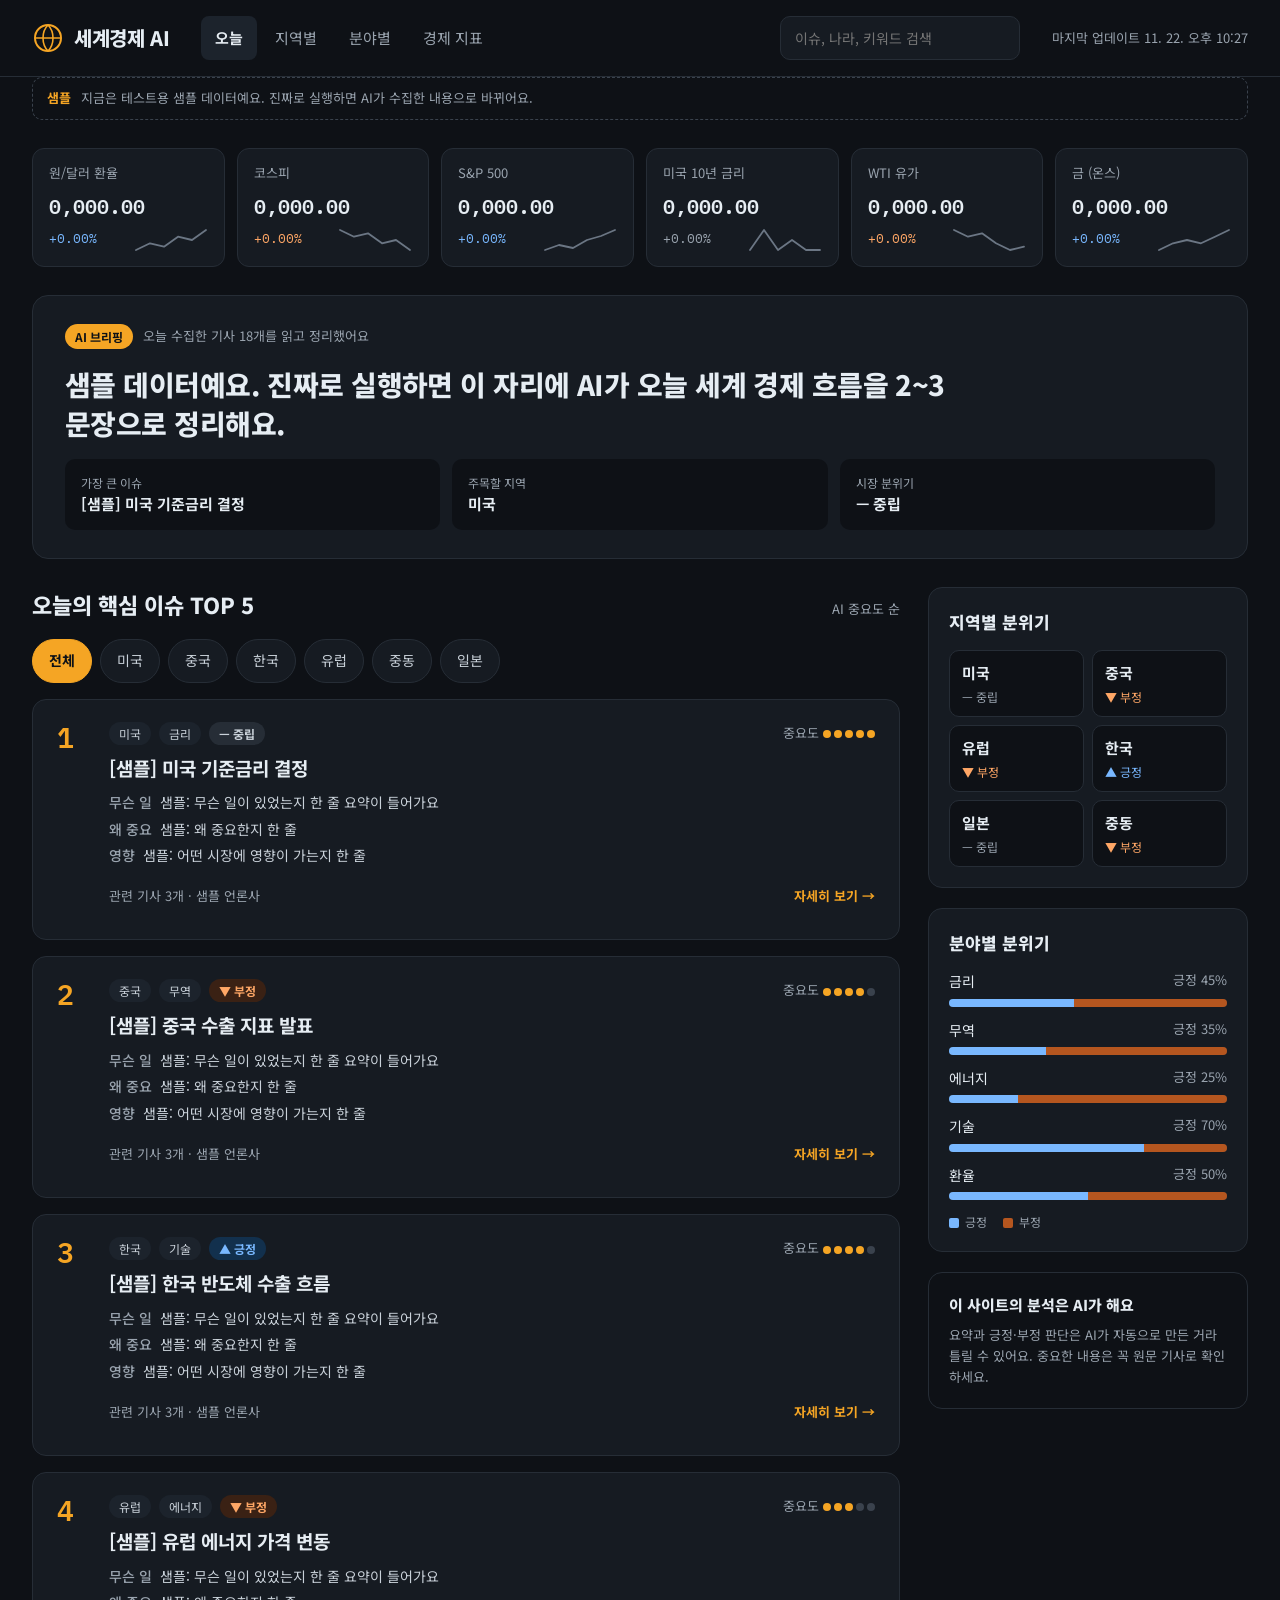
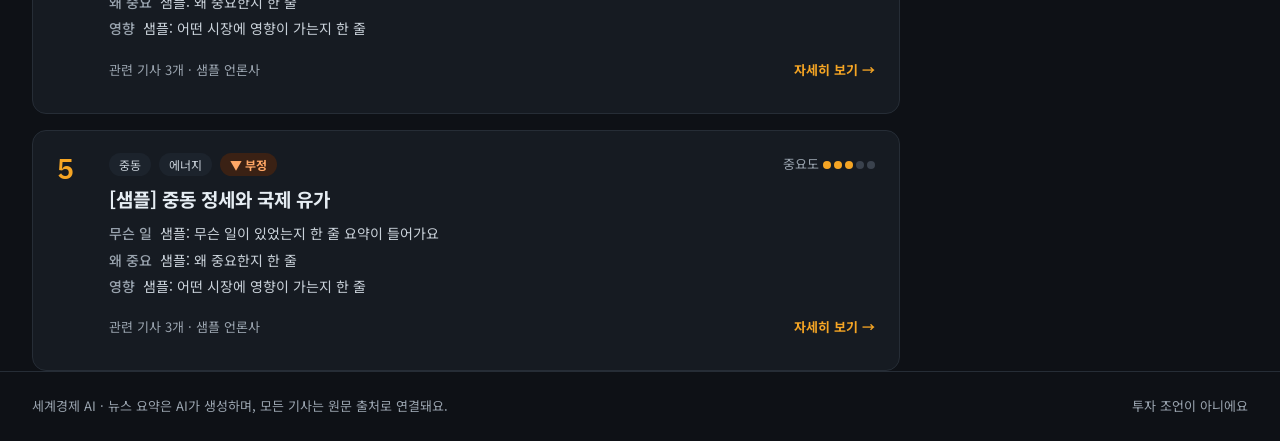
==== site/index.html @ 6884eb8d "Add files via upload" ====
<!doctype html>
<html lang="ko">
<head>
<meta charset="utf-8">
<meta name="viewport" content="width=device-width, initial-scale=1">
<title>세계경제 AI — 오늘의 세계 경제</title>
<meta name="description" content="AI가 매일 세계 경제 뉴스를 읽고 정리하는 대시보드">
<link rel="preconnect" href="https://fonts.googleapis.com">
<link href="https://fonts.googleapis.com/css2?family=Noto+Sans+KR:wght@400;500;700;800&family=IBM+Plex+Mono:wght@500;600&display=swap" rel="stylesheet">
<link rel="stylesheet" href="style.css">
</head>
<body>
<header class="top">
  <div class="wrap">
    <a href="index.html" class="logo">
      <svg width="32" height="32" viewBox="0 0 32 32" fill="none" aria-hidden="true"><circle cx="16" cy="16" r="13" stroke="#F5A524" stroke-width="2"/><path d="M3 16h26M16 3c4 4 5 8.5 5 13s-1 9-5 13M16 3c-4 4-5 8.5-5 13s1 9 5 13" stroke="#F5A524" stroke-width="1.6"/></svg>
      세계경제 AI
    </a>
    <nav class="menu" aria-label="주요 메뉴">
      <a href="index.html" aria-current="page">오늘</a>
      <a href="#regions-h">지역별</a>
      <a href="#sectors-h">분야별</a>
      <a href="#tickers">경제 지표</a>
    </nav>
    <div class="spacer"></div>
    <label for="q" class="sr">이슈 검색</label>
    <input id="q" type="search" placeholder="이슈, 나라, 키워드 검색">
    <span class="updated" data-updated></span>
  </div>
</header>

<main class="wrap" id="app">
  <div class="notice" data-sample hidden><b>샘플</b><span>지금은 테스트용 샘플 데이터예요. 진짜로 실행하면 AI가 수집한 내용으로 바뀌어요.</span></div>

  <section id="tickers" class="tickers" aria-label="주요 경제 지표"></section>

  <section class="box brief" aria-labelledby="brief-h">
    <div style="display:flex;align-items:center;gap:10px;flex-wrap:wrap">
      <span class="badge">AI 브리핑</span><span class="small" id="brief-count"></span>
    </div>
    <h1 id="brief-h"></h1>
    <div class="facts">
      <div class="fact"><span>가장 큰 이슈</span><b id="brief-top"></b></div>
      <div class="fact"><span>주목할 지역</span><b id="brief-region"></b></div>
      <div class="fact"><span>시장 분위기</span><b id="brief-mood"></b></div>
    </div>
  </section>

  <div class="columns">
    <section class="main-col" aria-labelledby="top-h">
      <div class="section-head"><h2 id="top-h">오늘의 핵심 이슈 TOP 5</h2><span class="small">AI 중요도 순</span></div>
      <div class="chips" id="chips" role="group" aria-label="지역 필터"></div>
      <div id="issues" style="display:flex;flex-direction:column;gap:16px"></div>
    </section>

    <aside class="side-col">
      <section class="box" aria-labelledby="regions-h">
        <h2 id="regions-h">지역별 분위기</h2>
        <div class="region-grid" id="regions"></div>
      </section>
      <section class="box" aria-labelledby="sectors-h">
        <h2 id="sectors-h">분야별 분위기</h2>
        <div id="sectors"></div>
        <div class="legend"><span class="lp">긍정</span><span class="ln">부정</span></div>
      </section>
      <section class="disclaimer" aria-labelledby="ai-h">
        <h2 id="ai-h">이 사이트의 분석은 AI가 해요</h2>
        <p style="margin:0">요약과 긍정·부정 판단은 AI가 자동으로 만든 거라 틀릴 수 있어요. 중요한 내용은 꼭 원문 기사로 확인하세요.</p>
      </section>
    </aside>
  </div>
</main>

<footer><div class="wrap">
  <span>세계경제 AI · 뉴스 요약은 AI가 생성하며, 모든 기사는 원문 출처로 연결돼요.</span>
  <span>투자 조언이 아니에요</span>
</div></footer>

<script src="app.js"></script>
<script>initHome();</script>
</body>
</html>
---- site/style.css ----
/* 세계경제 AI — 어두운 대시보드 디자인 (첫 번째 시안) */
:root {
  --bg: #0E1116;
  --surface: #161B22;
  --chip: #1C232C;
  --line: #262D36;
  --line-strong: #3A424D;
  --text: #E6EDF3;
  --text-2: #C9D1D9;
  --muted: #9AA4AF;
  --accent: #F5A524;
  --pos: #79B8FF;
  --pos-bg: #12304D;
  --neg: #FFA766;
  --neg-bg: #3A2114;
}
* { box-sizing: border-box; }
body {
  margin: 0; background: var(--bg); color: var(--text);
  font-family: 'Noto Sans KR', system-ui, sans-serif; font-size: 15px; line-height: 1.6;
}
a { color: var(--accent); }
a:hover { color: #FFC861; }
.mono { font-family: 'IBM Plex Mono', ui-monospace, monospace; }
.sr { position: absolute; width: 1px; height: 1px; overflow: hidden; clip: rect(0 0 0 0); white-space: nowrap; }
.wrap { max-width: 1280px; margin: 0 auto; padding: 0 32px; }
@media (max-width: 640px) { .wrap { padding: 0 16px; } }

/* 머리글 */
header.top { border-bottom: 1px solid var(--line); }
header.top .wrap { padding-top: 16px; padding-bottom: 16px; display: flex; flex-wrap: wrap; align-items: center; gap: 16px 32px; }
.logo { display: flex; align-items: center; gap: 10px; color: var(--text); text-decoration: none; font-weight: 800; font-size: 20px; letter-spacing: -0.02em; }
nav.menu { display: flex; flex-wrap: wrap; gap: 4px; }
nav.menu a { padding: 10px 14px; border-radius: 8px; color: var(--muted); text-decoration: none; }
nav.menu a[aria-current="page"] { background: var(--chip); color: var(--text); font-weight: 700; }
.spacer { flex: 1 1 120px; }
.updated { font-size: 13px; color: var(--muted); }
input[type="search"] {
  width: 240px; max-width: 100%; height: 44px; padding: 0 14px; border-radius: 10px;
  border: 1px solid var(--line); background: var(--surface); color: var(--text); font: inherit; font-size: 14px;
}

main { padding-top: 28px; padding-bottom: 56px; display: flex; flex-direction: column; gap: 28px; }
.notice { display: flex; gap: 10px; padding: 10px 14px; border: 1px dashed var(--line-strong); border-radius: 10px; color: var(--muted); font-size: 13px; }
.notice b { color: var(--accent); white-space: nowrap; }

/* 지표 */
.tickers { display: grid; grid-template-columns: repeat(auto-fit, minmax(150px, 1fr)); gap: 12px; }
.ticker { background: var(--surface); border: 1px solid var(--line); border-radius: 12px; padding: 14px 16px; display: flex; flex-direction: column; gap: 6px; }
.ticker .name { font-size: 13px; color: var(--muted); }
.ticker .value { font-size: 20px; font-weight: 600; }
.ticker .row { display: flex; align-items: center; justify-content: space-between; gap: 8px; font-size: 13px; }
.up { color: var(--pos); } .down { color: var(--neg); } .flat { color: var(--muted); }

/* 공통 상자 */
.box { background: var(--surface); border: 1px solid var(--line); border-radius: 14px; padding: 20px; }
.badge { font-size: 12px; font-weight: 700; color: var(--bg); background: var(--accent); padding: 3px 10px; border-radius: 999px; }
h1, h2, h3 { margin: 0; }
.brief { border-radius: 16px; padding: 28px 32px; display: flex; flex-direction: column; gap: 16px; }
.brief h1 { font-size: 28px; line-height: 1.4; font-weight: 800; letter-spacing: -0.02em; max-width: 900px; }
.brief .facts { display: grid; grid-template-columns: repeat(auto-fit, minmax(220px, 1fr)); gap: 12px; }
.brief .fact { background: var(--bg); border-radius: 10px; padding: 14px 16px; }
.brief .fact span { display: block; font-size: 12px; color: var(--muted); }
.brief .fact b { font-weight: 700; }

.columns { display: flex; flex-wrap: wrap; gap: 28px; align-items: flex-start; }
.main-col { flex: 999 1 560px; min-width: 0; display: flex; flex-direction: column; gap: 16px; }
.side-col { flex: 1 1 320px; min-width: 0; display: flex; flex-direction: column; gap: 20px; }
.section-head { display: flex; align-items: baseline; justify-content: space-between; gap: 12px; flex-wrap: wrap; }
.section-head h2 { font-size: 22px; font-weight: 800; }
.small { font-size: 13px; color: var(--muted); }

/* 칩 */
.chips { display: flex; flex-wrap: wrap; gap: 8px; }
.chip-btn {
  min-height: 44px; padding: 0 16px; border-radius: 999px; font: inherit; font-size: 14px; cursor: pointer;
  background: var(--surface); color: var(--text-2); border: 1px solid var(--line);
}
.chip-btn[aria-pressed="true"] { background: var(--accent); color: var(--bg); border-color: var(--accent); font-weight: 700; }
.tag { padding: 2px 10px; border-radius: 999px; background: var(--chip); color: var(--text-2); font-size: 12px; }
.impact { padding: 2px 10px; border-radius: 999px; font-weight: 700; font-size: 12px; }
.impact.긍정 { background: var(--pos-bg); color: var(--pos); }
.impact.부정 { background: var(--neg-bg); color: var(--neg); }
.impact.중립 { background: var(--line); color: var(--text-2); }

/* 이슈 카드 */
.issue { background: var(--surface); border: 1px solid var(--line); border-radius: 14px; padding: 22px 24px; display: flex; gap: 20px; }
.issue .rank { font-size: 28px; font-weight: 600; color: var(--accent); width: 32px; flex: none; line-height: 1.1; }
.issue .body { flex: 1; min-width: 0; display: flex; flex-direction: column; gap: 10px; }
.issue .meta { display: flex; flex-wrap: wrap; align-items: center; gap: 8px; font-size: 12px; }
.issue h3 { font-size: 19px; font-weight: 700; line-height: 1.4; }
.issue ul { margin: 0; padding: 0; list-style: none; display: flex; flex-direction: column; gap: 4px; color: var(--text-2); font-size: 14px; }
.issue ul strong { color: var(--muted); font-weight: 500; margin-right: 8px; }
.issue .foot { display: flex; flex-wrap: wrap; align-items: center; gap: 16px; font-size: 13px; color: var(--muted); }
.issue .foot a { font-weight: 700; text-decoration: none; padding: 10px 0; margin-left: auto; }
.dots { display: inline-flex; gap: 3px; vertical-align: middle; }
.dots i { width: 8px; height: 8px; border-radius: 50%; background: var(--line-strong); }
.dots i.on { background: var(--accent); }
.empty { text-align: center; color: var(--muted); padding: 32px; }

/* 사이드 */
.side-col h2 { font-size: 17px; font-weight: 800; margin-bottom: 14px; }
.region-grid { display: grid; grid-template-columns: repeat(2, minmax(0, 1fr)); gap: 8px; }
.region-btn {
  text-align: left; min-height: 64px; padding: 10px 12px; border-radius: 10px; border: 1px solid var(--line);
  background: var(--bg); color: var(--text); font: inherit; cursor: pointer; display: flex; flex-direction: column; gap: 2px;
}
.region-btn small { font-size: 12px; }
.bar { display: flex; height: 8px; border-radius: 999px; overflow: hidden; background: var(--line); }
.bar .p { background: var(--pos); } .bar .n { background: #B5561F; }
.sector { display: flex; flex-direction: column; gap: 6px; margin-bottom: 12px; }
.sector .label { display: flex; justify-content: space-between; font-size: 14px; }
.legend { display: flex; gap: 16px; font-size: 12px; color: var(--muted); }
.legend span::before { content: ""; display: inline-block; width: 10px; height: 10px; border-radius: 2px; margin-right: 6px; vertical-align: -1px; }
.legend .lp::before { background: var(--pos); } .legend .ln::before { background: #B5561F; }
.disclaimer { border: 1px solid var(--line); border-radius: 14px; padding: 20px; font-size: 13px; color: var(--muted); }
.disclaimer h2 { font-size: 15px; color: var(--text); margin-bottom: 8px; }

footer { border-top: 1px solid var(--line); }
footer .wrap { padding-top: 24px; padding-bottom: 24px; display: flex; flex-wrap: wrap; justify-content: space-between; gap: 12px; font-size: 13px; color: var(--muted); }

/* 상세 페이지 */
.back { align-self: flex-start; text-decoration: none; font-size: 14px; padding: 10px 0; }
.detail-title { font-size: 34px; line-height: 1.3; font-weight: 800; letter-spacing: -0.02em; }
.toggle { display: flex; background: var(--bg); border: 1px solid var(--line); border-radius: 999px; padding: 3px; }
.toggle button { min-height: 40px; padding: 0 14px; border-radius: 999px; border: 0; font: inherit; font-size: 13px; cursor: pointer; background: transparent; color: var(--text-2); }
.toggle button[aria-pressed="true"] { background: var(--accent); color: var(--bg); font-weight: 700; }
.summary ol { margin: 0; padding-left: 20px; display: flex; flex-direction: column; gap: 8px; color: var(--text-2); }
.effects { display: grid; grid-template-columns: repeat(auto-fit, minmax(200px, 1fr)); gap: 12px; }
.effect { display: flex; flex-direction: column; gap: 6px; }
.effect .dir { font-size: 18px; font-weight: 800; }
.timeline { margin: 0; padding: 0; list-style: none; }
.timeline li { display: flex; gap: 16px; }
.timeline .rail { display: flex; flex-direction: column; align-items: center; width: 14px; flex: none; }
.timeline .rail i { width: 14px; height: 14px; border-radius: 50%; border: 2px solid var(--line-strong); background: var(--bg); }
.timeline li:first-child .rail i { background: var(--accent); border-color: var(--accent); }
.timeline .rail span { flex: 1; width: 2px; background: var(--line); }
.timeline .item { padding-bottom: 22px; display: flex; flex-direction: column; gap: 4px; min-width: 0; }
.src-list { margin: 0; padding: 0; list-style: none; }
.src-list a { display: flex; justify-content: space-between; gap: 12px; padding: 10px 0; border-bottom: 1px solid var(--line); text-decoration: none; color: var(--text); }
.src-list a span:last-child { color: var(--muted); font-size: 13px; flex: none; }
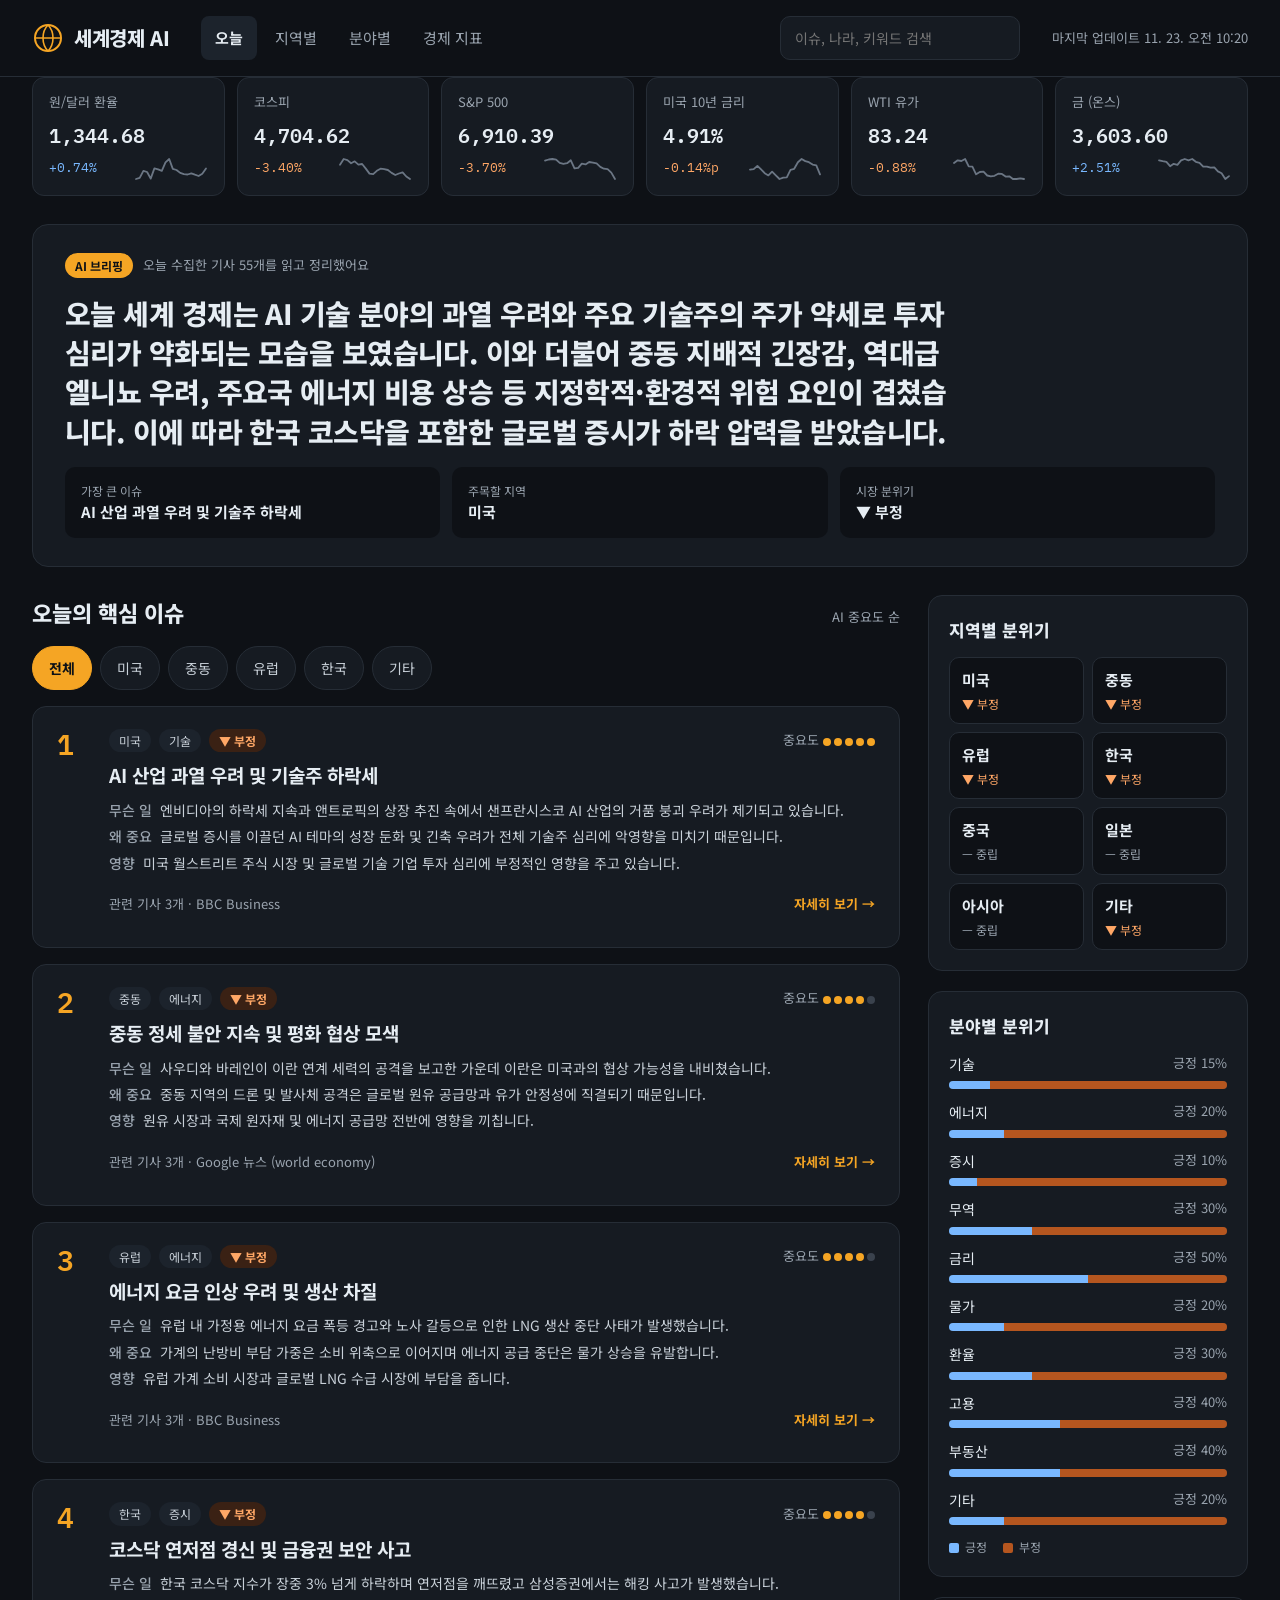
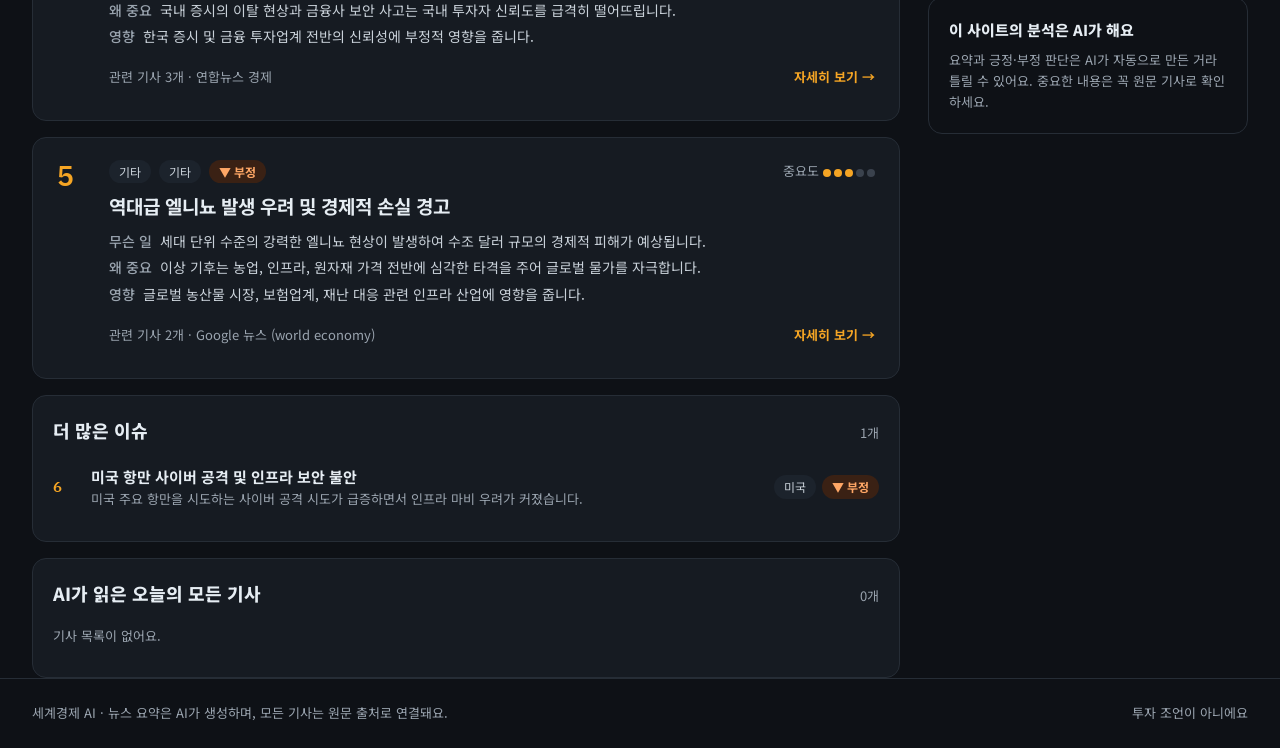
==== commit fea7e02a: "Add files via upload" ====
--- a/site/index.html
+++ b/site/index.html
@@ -23,6 +23,7 @@
       <a href="#tickers">경제 지표</a>
     </nav>
     <div class="spacer"></div>
+    <div class="datenav" data-datenav hidden></div>
     <label for="q" class="sr">이슈 검색</label>
     <input id="q" type="search" placeholder="이슈, 나라, 키워드 검색">
     <span class="updated" data-updated></span>
@@ -30,6 +31,7 @@
 </header>
 
 <main class="wrap" id="app">
+  <div class="notice past" data-past hidden><b>지난 기록</b><span></span><a href="index.html">최신으로 가기 →</a></div>
   <div class="notice" data-sample hidden><b>샘플</b><span>지금은 테스트용 샘플 데이터예요. 진짜로 실행하면 AI가 수집한 내용으로 바뀌어요.</span></div>
 
   <section id="tickers" class="tickers" aria-label="주요 경제 지표"></section>
@@ -48,9 +50,23 @@
 
   <div class="columns">
     <section class="main-col" aria-labelledby="top-h">
-      <div class="section-head"><h2 id="top-h">오늘의 핵심 이슈 TOP 5</h2><span class="small">AI 중요도 순</span></div>
+      <div class="section-head"><h2 id="top-h">오늘의 핵심 이슈</h2><span class="small">AI 중요도 순</span></div>
       <div class="chips" id="chips" role="group" aria-label="지역 필터"></div>
       <div id="issues" style="display:flex;flex-direction:column;gap:16px"></div>
+
+      <div id="more-wrap" class="box" hidden>
+        <div class="section-head" style="margin-bottom:8px"><h2 style="font-size:18px">더 많은 이슈</h2><span class="small" id="more-count"></span></div>
+        <ul class="more-list" id="more"></ul>
+      </div>
+
+      <section class="box" aria-labelledby="all-h">
+        <div class="section-head" style="margin-bottom:8px">
+          <h2 id="all-h" style="font-size:18px">AI가 읽은 오늘의 모든 기사</h2>
+          <span class="small" id="all-count"></span>
+        </div>
+        <ul class="src-list" id="all"></ul>
+        <button type="button" class="chip-btn" id="all-more" style="margin-top:14px" hidden>기사 더 보기</button>
+      </section>
     </section>
 
     <aside class="side-col">
--- a/site/style.css
+++ b/site/style.css
@@ -15,6 +15,7 @@
   --neg-bg: #3A2114;
 }
 * { box-sizing: border-box; }
+[hidden] { display: none !important; }
 body {
   margin: 0; background: var(--bg); color: var(--text);
   font-family: 'Noto Sans KR', system-ui, sans-serif; font-size: 15px; line-height: 1.6;
@@ -139,3 +140,27 @@
 .src-list { margin: 0; padding: 0; list-style: none; }
 .src-list a { display: flex; justify-content: space-between; gap: 12px; padding: 10px 0; border-bottom: 1px solid var(--line); text-decoration: none; color: var(--text); }
 .src-list a span:last-child { color: var(--muted); font-size: 13px; flex: none; }
+
+/* 더 많은 이슈 목록 */
+.more-list { margin: 0; padding: 0; list-style: none; }
+.more-list a { display: flex; gap: 14px; align-items: center; padding: 12px 0; border-bottom: 1px solid var(--line); color: var(--text); text-decoration: none; }
+.more-list li:last-child a { border-bottom: 0; }
+.more-list .rank-s { color: var(--accent); width: 24px; flex: none; font-weight: 600; }
+.more-list .t { flex: 1; min-width: 0; font-weight: 700; }
+.more-list .t small { display: block; font-weight: 400; color: var(--muted); font-size: 13px; }
+.more-list .meta-s { display: flex; gap: 6px; flex: none; flex-wrap: wrap; justify-content: flex-end; }
+
+/* 날짜 고르기 */
+.datenav { display: flex; align-items: center; gap: 6px; }
+.datenav[hidden] { display: none; }
+.dn-btn {
+  width: 44px; height: 44px; border-radius: 10px; border: 1px solid var(--line); background: var(--surface);
+  color: var(--text); font: inherit; cursor: pointer;
+}
+.dn-btn:disabled { color: var(--line-strong); cursor: default; }
+.dn-select {
+  height: 44px; padding: 0 12px; border-radius: 10px; border: 1px solid var(--line); background: var(--surface);
+  color: var(--text); font: inherit; font-size: 14px; cursor: pointer;
+}
+.notice.past { border-style: solid; border-color: var(--accent); align-items: center; flex-wrap: wrap; }
+.notice.past a { margin-left: auto; font-weight: 700; text-decoration: none; }
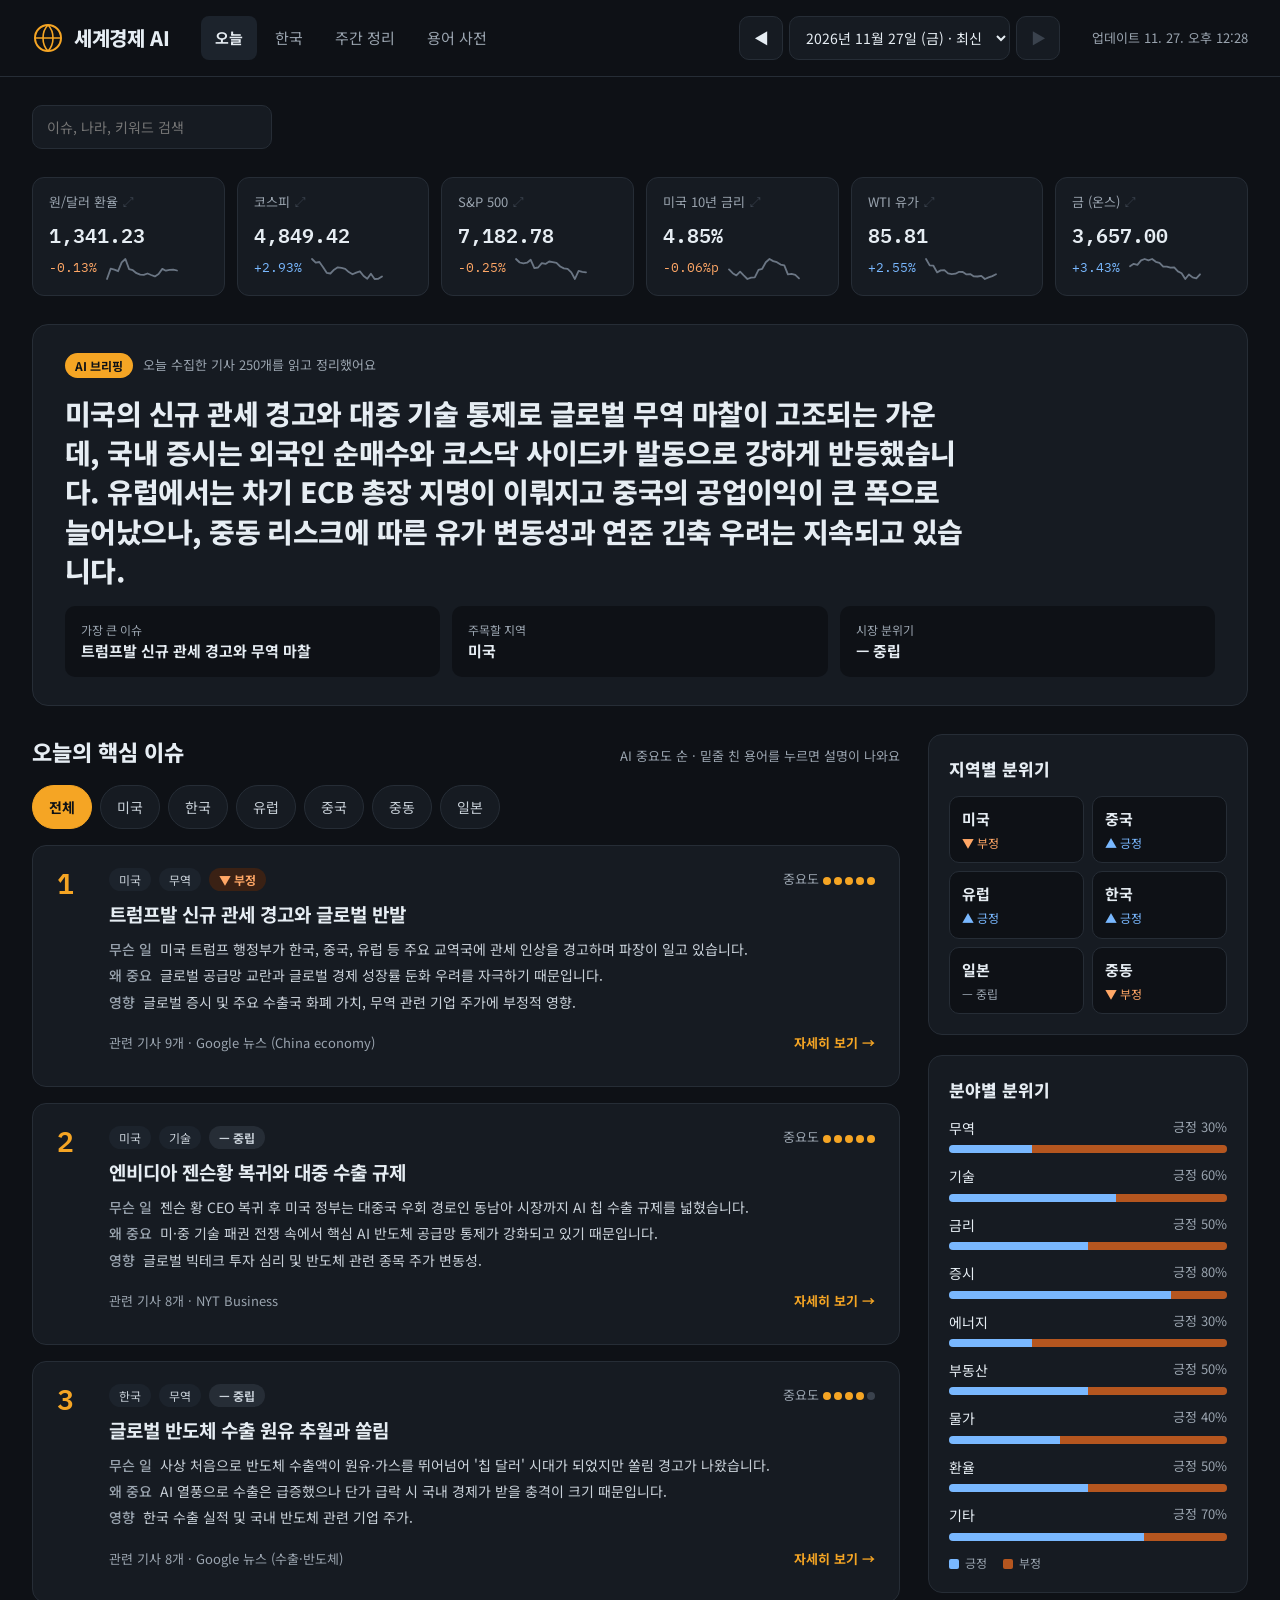
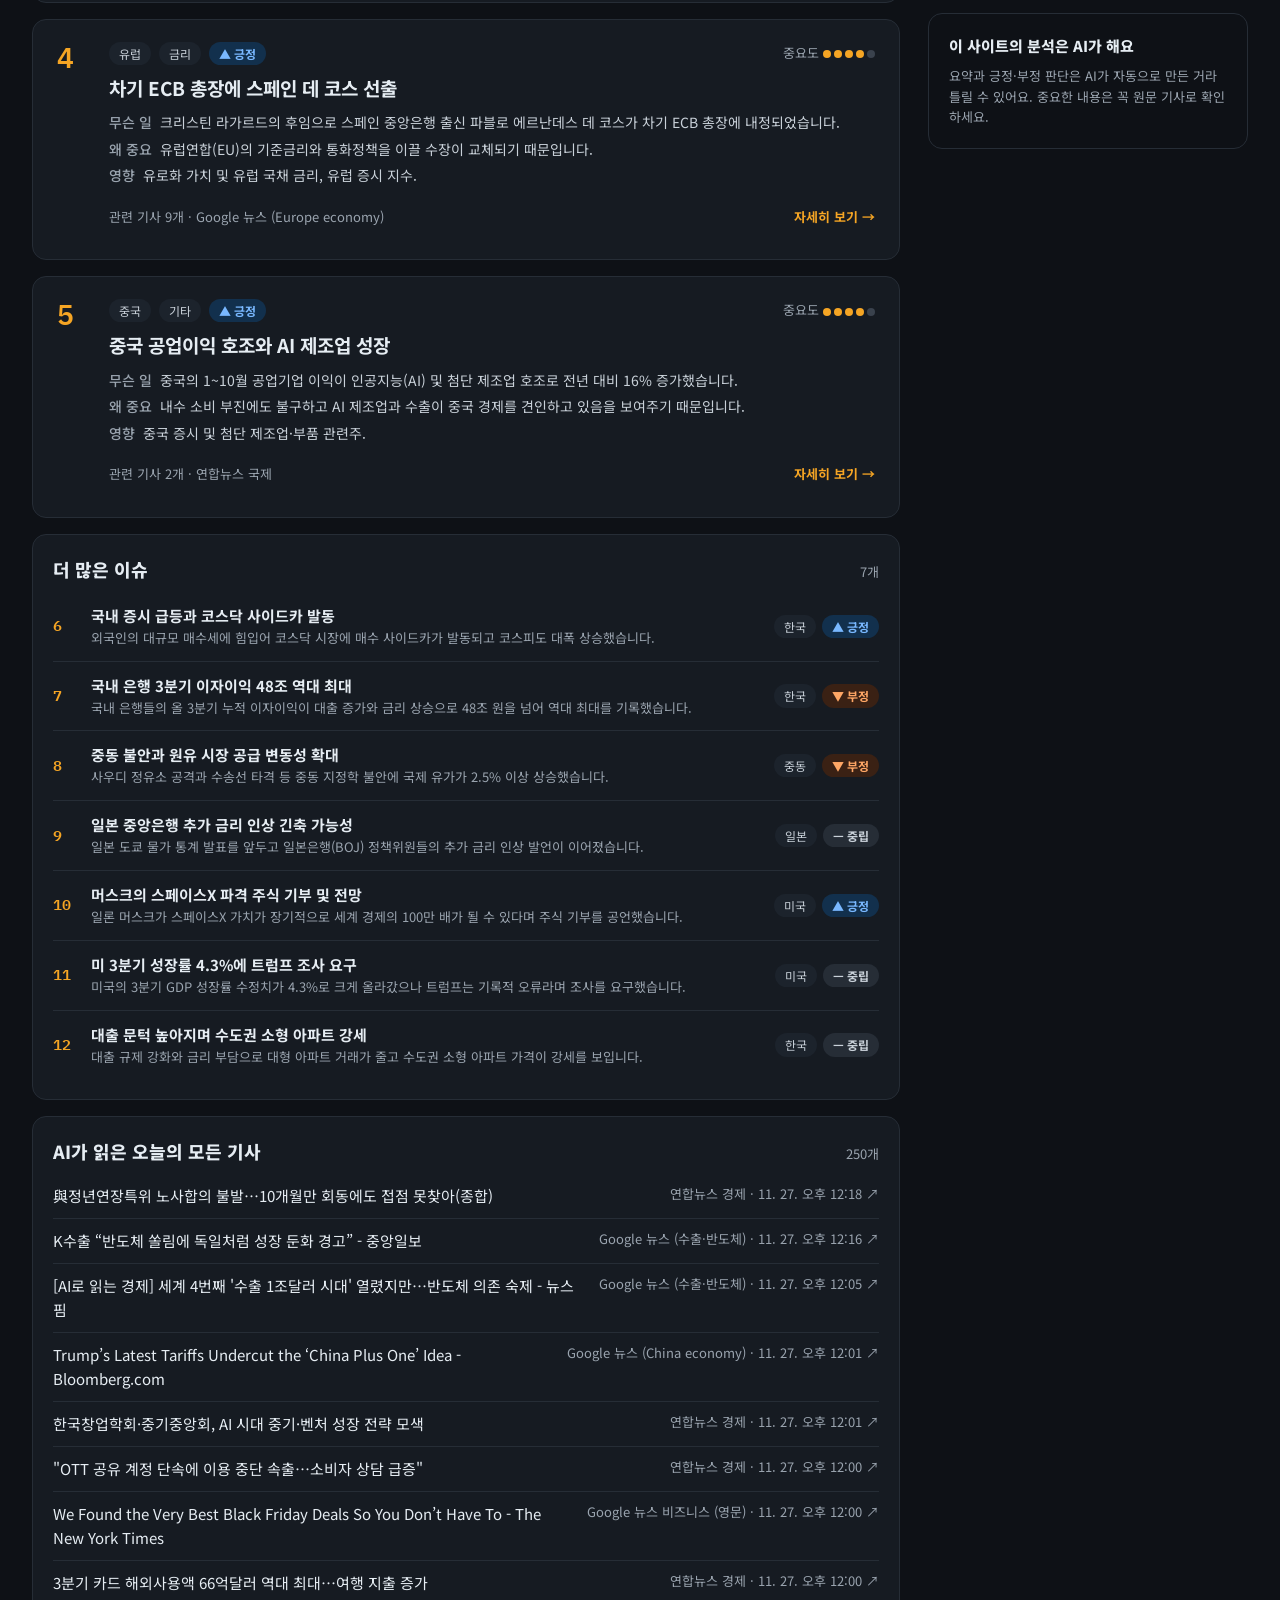
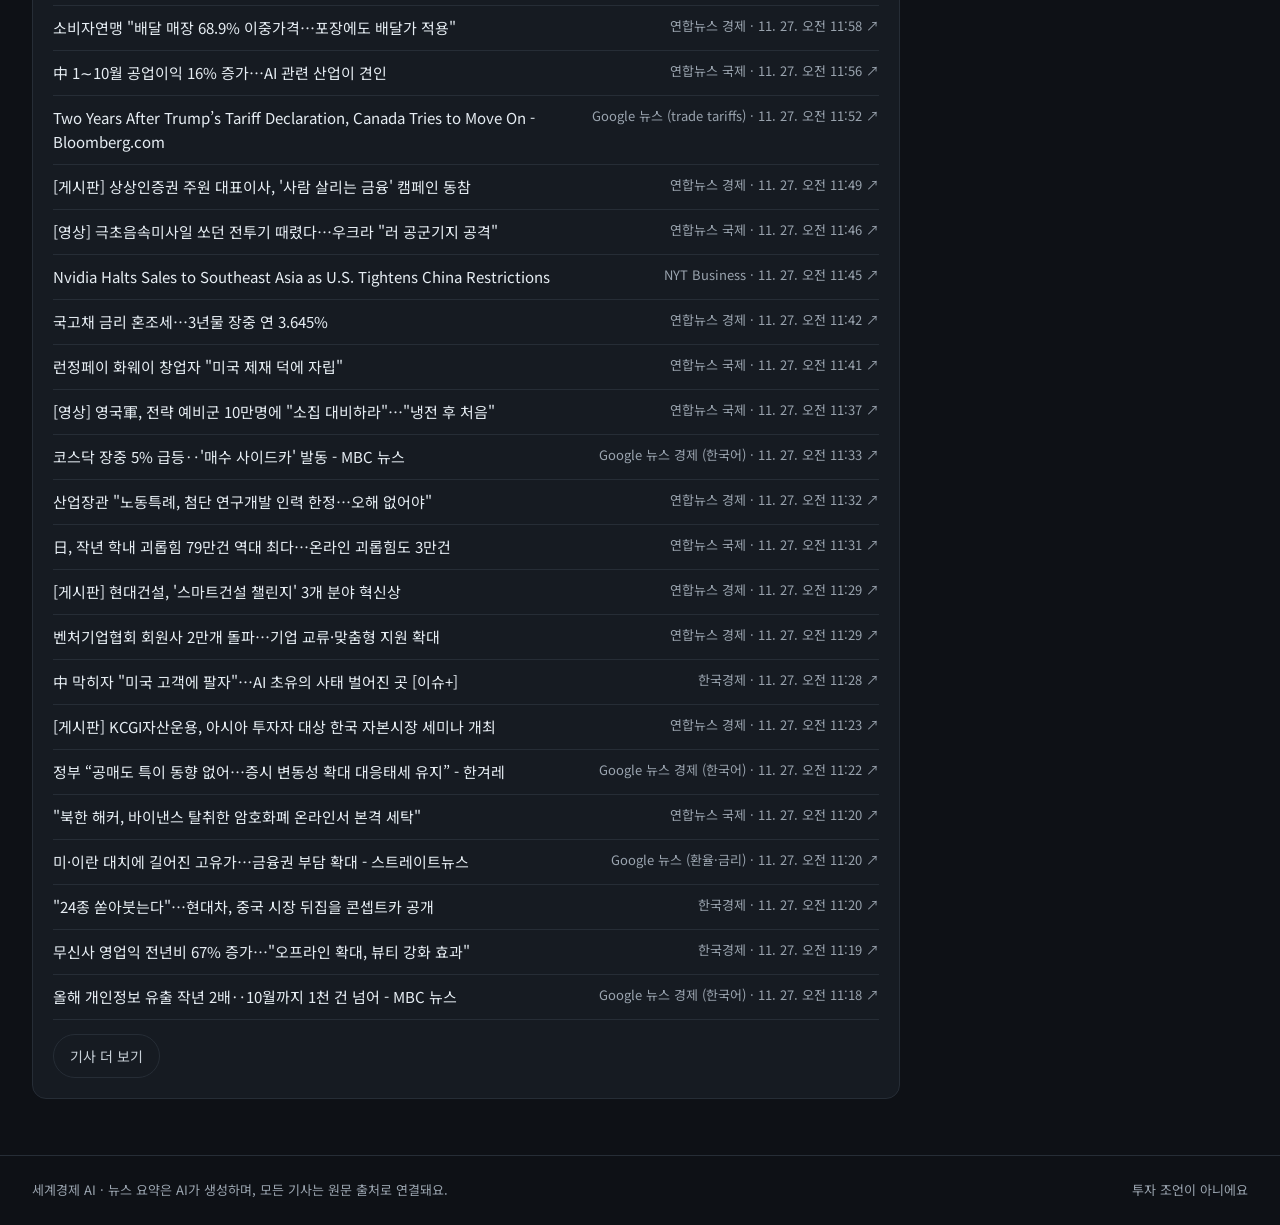
==== commit eacb0f72: "Add files via upload" ====
--- a/site/index.html
+++ b/site/index.html
@@ -2,39 +2,31 @@
 <html lang="ko">
 <head>
 <meta charset="utf-8">
-<meta name="viewport" content="width=device-width, initial-scale=1">
+<meta name="viewport" content="width=device-width, initial-scale=1, viewport-fit=cover">
 <title>세계경제 AI — 오늘의 세계 경제</title>
 <meta name="description" content="AI가 매일 세계 경제 뉴스를 읽고 정리하는 대시보드">
+<meta name="theme-color" content="#0E1116">
+<link rel="manifest" href="manifest.webmanifest">
+<link rel="icon" href="icons/icon-192.png" type="image/png">
+<link rel="apple-touch-icon" href="icons/apple-touch-icon.png">
+<meta name="apple-mobile-web-app-capable" content="yes">
+<meta name="apple-mobile-web-app-title" content="경제 AI">
+<meta name="apple-mobile-web-app-status-bar-style" content="black-translucent">
 <link rel="preconnect" href="https://fonts.googleapis.com">
 <link href="https://fonts.googleapis.com/css2?family=Noto+Sans+KR:wght@400;500;700;800&family=IBM+Plex+Mono:wght@500;600&display=swap" rel="stylesheet">
 <link rel="stylesheet" href="style.css">
 </head>
 <body>
-<header class="top">
-  <div class="wrap">
-    <a href="index.html" class="logo">
-      <svg width="32" height="32" viewBox="0 0 32 32" fill="none" aria-hidden="true"><circle cx="16" cy="16" r="13" stroke="#F5A524" stroke-width="2"/><path d="M3 16h26M16 3c4 4 5 8.5 5 13s-1 9-5 13M16 3c-4 4-5 8.5-5 13s1 9 5 13" stroke="#F5A524" stroke-width="1.6"/></svg>
-      세계경제 AI
-    </a>
-    <nav class="menu" aria-label="주요 메뉴">
-      <a href="index.html" aria-current="page">오늘</a>
-      <a href="#regions-h">지역별</a>
-      <a href="#sectors-h">분야별</a>
-      <a href="#tickers">경제 지표</a>
-    </nav>
-    <div class="spacer"></div>
-    <div class="datenav" data-datenav hidden></div>
-    <label for="q" class="sr">이슈 검색</label>
-    <input id="q" type="search" placeholder="이슈, 나라, 키워드 검색">
-    <span class="updated" data-updated></span>
-  </div>
-</header>
+<header data-page="home"></header>
 
 <main class="wrap" id="app">
   <div class="notice past" data-past hidden><b>지난 기록</b><span></span><a href="index.html">최신으로 가기 →</a></div>
   <div class="notice" data-sample hidden><b>샘플</b><span>지금은 테스트용 샘플 데이터예요. 진짜로 실행하면 AI가 수집한 내용으로 바뀌어요.</span></div>
 
-  <section id="tickers" class="tickers" aria-label="주요 경제 지표"></section>
+  <label for="q" class="sr">이슈 검색</label>
+  <input id="q" type="search" class="search-main" placeholder="이슈, 나라, 키워드 검색">
+
+  <section id="tickers" class="tickers" aria-label="주요 경제 지표 (누르면 큰 그래프)"></section>
 
   <section class="box brief" aria-labelledby="brief-h">
     <div style="display:flex;align-items:center;gap:10px;flex-wrap:wrap">
@@ -48,9 +40,15 @@
     </div>
   </section>
 
+  <section class="box korea-brief" id="korea-brief" aria-labelledby="kb-h" hidden>
+    <div class="section-head"><h2 id="kb-h">한국은 오늘</h2><span data-k-mood></span></div>
+    <p data-k-summary></p>
+    <a href="korea.html" class="more-link">한국 집중 분석 보기 →</a>
+  </section>
+
   <div class="columns">
     <section class="main-col" aria-labelledby="top-h">
-      <div class="section-head"><h2 id="top-h">오늘의 핵심 이슈</h2><span class="small">AI 중요도 순</span></div>
+      <div class="section-head"><h2 id="top-h">오늘의 핵심 이슈</h2><span class="small">AI 중요도 순 · 밑줄 친 용어를 누르면 설명이 나와요</span></div>
       <div class="chips" id="chips" role="group" aria-label="지역 필터"></div>
       <div id="issues" style="display:flex;flex-direction:column;gap:16px"></div>
 
@@ -70,6 +68,11 @@
     </section>
 
     <aside class="side-col">
+      <section class="box" id="today-terms" aria-labelledby="tt-h" hidden>
+        <h2 id="tt-h">오늘의 경제 용어</h2>
+        <div class="term-chips"></div>
+        <a href="glossary.html" class="more-link">용어 사전 전체 보기 →</a>
+      </section>
       <section class="box" aria-labelledby="regions-h">
         <h2 id="regions-h">지역별 분위기</h2>
         <div class="region-grid" id="regions"></div>
--- a/site/style.css
+++ b/site/style.css
@@ -164,3 +164,127 @@
 }
 .notice.past { border-style: solid; border-color: var(--accent); align-items: center; flex-wrap: wrap; }
 .notice.past a { margin-left: auto; font-weight: 700; text-decoration: none; }
+
+/* ───────── v3: 메뉴·새 화면·용어·그래프·앱 ───────── */
+.logo span { white-space: nowrap; }
+nav.menu { overflow-x: auto; scrollbar-width: none; flex-wrap: nowrap; }
+nav.menu::-webkit-scrollbar { display: none; }
+nav.menu a { white-space: nowrap; }
+.install-btn, .search-main { font: inherit; }
+.install-btn { min-height: 44px; padding: 0 14px; border-radius: 10px; border: 1px solid var(--accent); background: transparent; color: var(--accent); font-weight: 700; cursor: pointer; }
+.search-main { width: 100%; max-width: 420px; height: 44px; padding: 0 14px; border-radius: 10px; border: 1px solid var(--line); background: var(--surface); color: var(--text); font-size: 15px; }
+.updated { white-space: nowrap; }
+
+button.ticker { font: inherit; color: inherit; text-align: left; cursor: pointer; width: 100%; }
+button.ticker:hover { border-color: var(--line-strong); }
+button.ticker:focus-visible { outline: 2px solid var(--accent); outline-offset: 2px; }
+.ticker .zoom { color: var(--line-strong); font-size: 12px; }
+button.ticker:hover .zoom { color: var(--accent); }
+
+.page-head { display: flex; flex-direction: column; gap: 6px; }
+.page-head h1 { font-size: 30px; font-weight: 800; letter-spacing: -0.02em; }
+.lead { margin: 0; font-size: 19px; line-height: 1.7; color: var(--text); }
+.brief-title { font-size: 26px; font-weight: 800; line-height: 1.4; }
+.korea-brief { display: flex; flex-direction: column; gap: 10px; border-color: #2F3A48; }
+.korea-brief h2 { font-size: 18px; font-weight: 800; }
+.korea-brief p { margin: 0; color: var(--text-2); }
+.more-link { font-weight: 700; text-decoration: none; font-size: 14px; padding: 6px 0; align-self: flex-start; }
+.rel-link { display: block; padding: 10px 0; text-decoration: none; color: var(--text); }
+
+/* 한국·주간 카드 */
+.kpoints { display: grid; grid-template-columns: repeat(auto-fit, minmax(300px, 1fr)); gap: 14px; }
+.kpoint { display: flex; flex-direction: column; gap: 8px; }
+.kpoint .meta { display: flex; gap: 8px; align-items: center; flex-wrap: wrap; font-size: 12px; }
+.kpoint h3 { font-size: 18px; font-weight: 700; line-height: 1.4; }
+.kpoint p { margin: 0; color: var(--text-2); font-size: 14px; }
+.kpoint .easy { background: var(--bg); border-radius: 10px; padding: 10px 12px; }
+.kpoint .easy b { color: var(--accent); margin-right: 6px; font-size: 13px; }
+.rank-s { color: var(--accent); font-weight: 600; }
+.w2k-list { margin: 0; padding: 0; list-style: none; display: flex; flex-direction: column; gap: 12px; }
+.w2k { background: var(--surface); border: 1px solid var(--line); border-radius: 14px; padding: 16px 18px; display: flex; flex-direction: column; gap: 6px; }
+.w2k-from { font-weight: 700; }
+.w2k-from a { color: var(--text); text-decoration-color: var(--line-strong); }
+.w2k-arrow { color: var(--accent); font-weight: 800; }
+.w2k-to { color: var(--text-2); font-size: 14px; }
+.w2k-to .small { margin-top: 6px; display: flex; gap: 8px; align-items: center; flex-wrap: wrap; }
+.ksectors { display: flex; flex-direction: column; gap: 10px; }
+.ksector { display: grid; grid-template-columns: auto auto 1fr; gap: 4px 10px; align-items: center; padding-bottom: 10px; border-bottom: 1px solid var(--line); }
+.ksector:last-child { border-bottom: 0; padding-bottom: 0; }
+.ksector .small { grid-column: 1 / -1; }
+.watch { margin: 0; padding-left: 18px; display: flex; flex-direction: column; gap: 6px; color: var(--text-2); font-size: 14px; }
+.day-links { display: flex; flex-wrap: wrap; gap: 6px; }
+.chip-link { font-size: 13px; text-decoration: none; padding: 6px 10px; border-radius: 999px; background: var(--chip); }
+
+/* 📖 용어 */
+button.term {
+  font: inherit; color: inherit; background: none; border: 0; padding: 0; cursor: help;
+  text-decoration: underline dotted var(--accent); text-decoration-thickness: 2px; text-underline-offset: 3px;
+}
+button.term:hover { color: var(--accent); }
+.term-chips { display: flex; flex-wrap: wrap; gap: 8px; margin-bottom: 10px; }
+button.chip-term { text-decoration: none; padding: 8px 12px; border-radius: 999px; background: var(--chip); border: 1px solid var(--line); font-size: 14px; min-height: 40px; }
+.term-pop {
+  position: fixed; z-index: 50; left: 50%; bottom: 24px; transform: translateX(-50%);
+  width: min(440px, calc(100vw - 32px)); background: #1F2630; border: 1px solid var(--line-strong); border-radius: 16px;
+  padding: 16px 18px; box-shadow: 0 12px 40px rgba(0,0,0,.5); display: flex; flex-direction: column; gap: 8px;
+}
+.term-pop p { margin: 0; }
+.tp-head { display: flex; align-items: center; gap: 10px; }
+.tp-head b { font-size: 17px; }
+.tp-close { margin-left: auto; width: 40px; height: 40px; border-radius: 10px; border: 1px solid var(--line); background: transparent; color: var(--text); cursor: pointer; font: inherit; }
+.g-tools { display: flex; flex-wrap: wrap; gap: 10px; align-items: center; }
+.g-list { display: grid; grid-template-columns: repeat(auto-fit, minmax(320px, 1fr)); gap: 14px; }
+.gterm { display: flex; flex-direction: column; gap: 8px; scroll-margin-top: 20px; }
+.gterm-head { display: flex; align-items: baseline; gap: 10px; flex-wrap: wrap; }
+.gterm h2 { font-size: 20px; font-weight: 800; }
+.gterm p { margin: 0; color: var(--text-2); }
+.gterm.flash { border-color: var(--accent); }
+
+/* 📈 큰 그래프 */
+.chart-modal {
+  width: min(760px, calc(100vw - 24px)); max-height: calc(100vh - 24px); padding: 20px 22px; border-radius: 18px;
+  border: 1px solid var(--line-strong); background: var(--surface); color: var(--text);
+}
+.chart-modal::backdrop { background: rgba(0,0,0,.6); }
+.chart-head { display: flex; align-items: center; gap: 12px; margin-bottom: 12px; }
+.chart-head h2 { font-size: 20px; font-weight: 800; }
+.chart-head .tp-close { margin-left: auto; }
+.chart-top { display: flex; flex-wrap: wrap; justify-content: space-between; gap: 12px; align-items: flex-end; margin-bottom: 12px; }
+.chart-val { font-size: 26px; font-weight: 600; }
+.chart-wrap { position: relative; }
+.chart-wrap svg { width: 100%; height: 260px; display: block; touch-action: pan-y; }
+.chart-wrap .grid { stroke: var(--line); stroke-dasharray: 4 4; }
+.chart-wrap .cross { stroke: var(--muted); stroke-width: 1; }
+.chart-tip { position: absolute; top: 0; width: 120px; text-align: center; font-size: 12px; background: var(--bg); border: 1px solid var(--line-strong); border-radius: 8px; padding: 4px 6px; pointer-events: none; }
+
+/* 📱 휴대폰 */
+@media (max-width: 640px) {
+  header.top .wrap { gap: 10px 12px; }
+  .logo { font-size: 18px; }
+  nav.menu { order: 5; width: 100%; }
+  .datenav { order: 6; width: 100%; }
+  .dn-select { flex: 1; min-width: 0; }
+  .updated { display: none; }
+  main { padding-top: 18px; gap: 20px; }
+  .tickers { grid-template-columns: repeat(2, minmax(0, 1fr)); gap: 8px; }
+  .ticker { padding: 12px; }
+  .ticker .value { font-size: 17px; }
+  .ticker svg { display: none; }
+  .brief { padding: 20px; }
+  .brief h1 { font-size: 21px; }
+  .lead { font-size: 17px; }
+  .issue { padding: 18px; gap: 12px; }
+  .issue .rank { width: 22px; font-size: 22px; }
+  .detail-title, .page-head h1 { font-size: 26px; }
+  .kpoints, .g-list { grid-template-columns: 1fr; }
+  .chart-wrap svg { height: 200px; }
+  .chart-modal { padding: 16px; }
+  footer .wrap { padding-bottom: calc(24px + env(safe-area-inset-bottom)); }
+}
+
+main.wrap { padding-top: 28px; padding-bottom: 56px; }
+header.top .spacer { flex: 1 1 0; }
+.w2k-tag { display: inline-block; font-size: 11px; font-weight: 700; padding: 1px 8px; border-radius: 999px; margin-right: 6px; vertical-align: 1px; }
+.w2k-tag.world { background: var(--chip); color: var(--text-2); }
+.w2k-tag.kr { background: #3A2E12; color: var(--accent); }
+@media (max-width: 640px) { main.wrap { padding-top: 18px; } }
